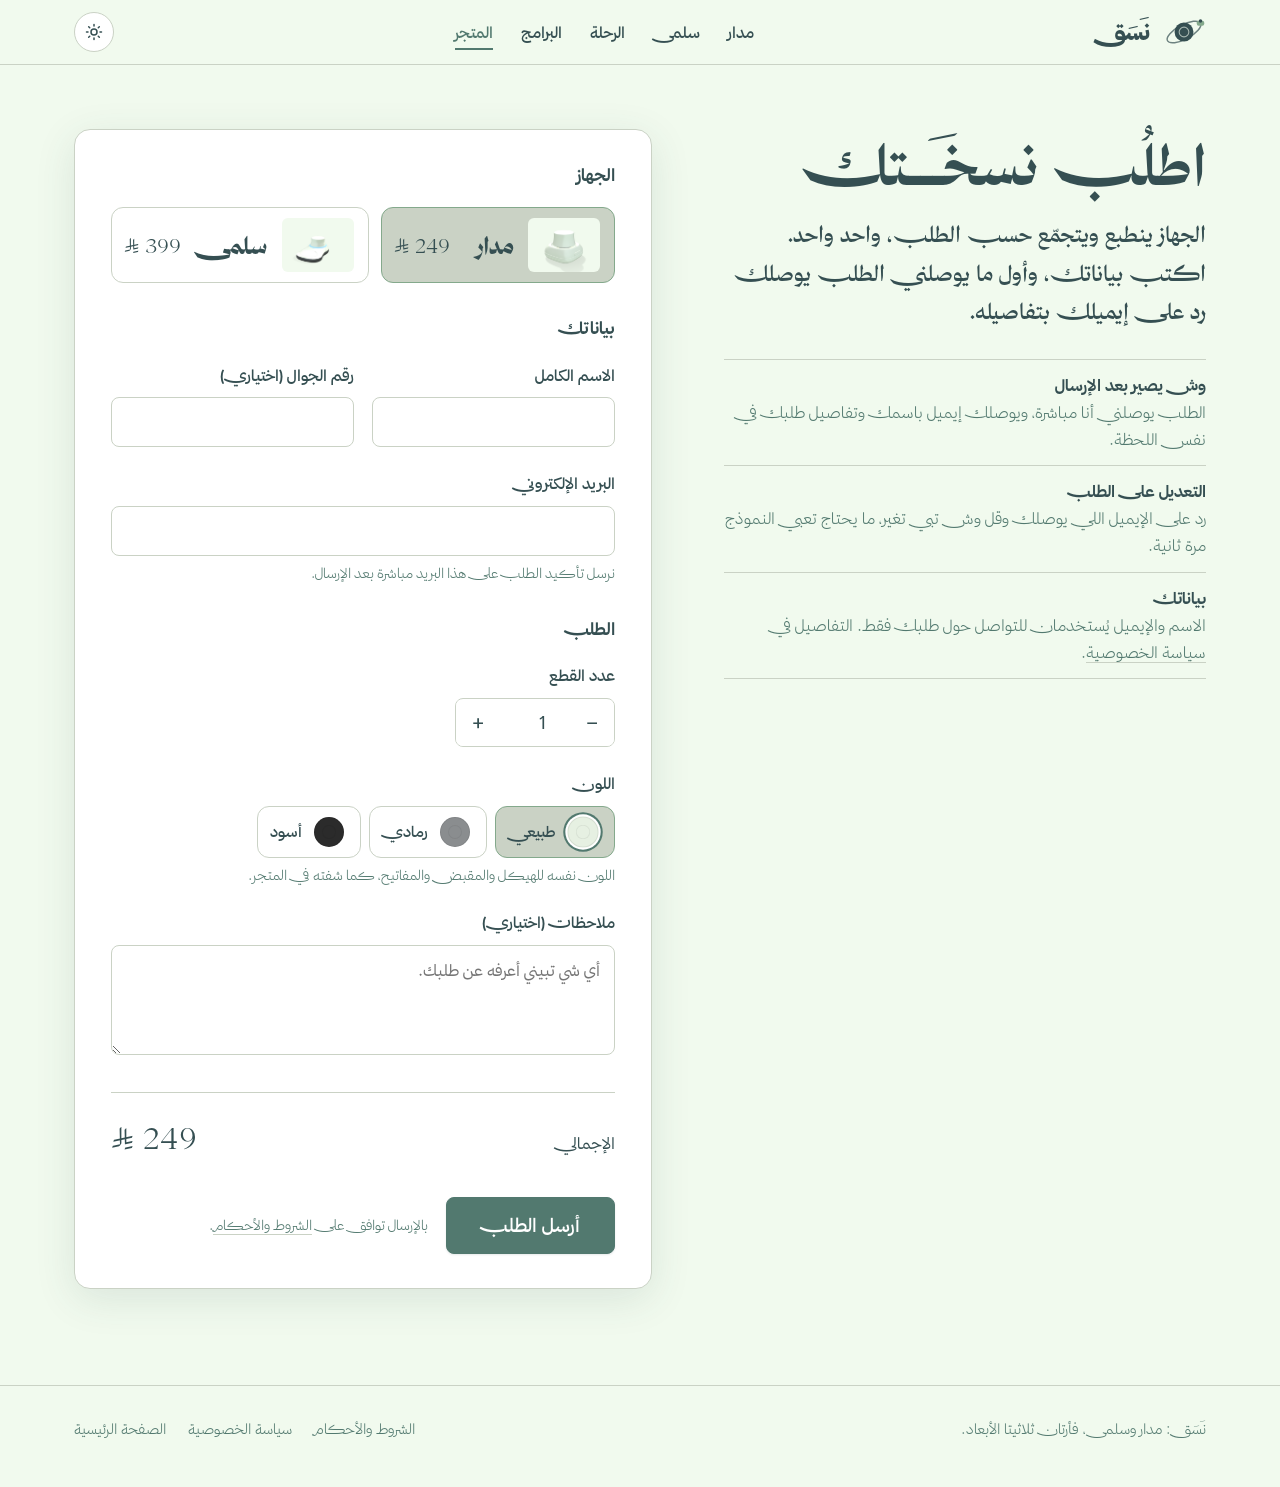
==== order.html @ 04e24a40 "Add files via upload" ====
<!doctype html>
<html lang="ar" dir="rtl">
<head>
<meta charset="utf-8">
<meta name="viewport" content="width=device-width, initial-scale=1">
<title>اطلب الجهاز، فأرة ثلاثية الأبعاد</title>
<meta name="description" content="اطلب نسختك من الفأرة ثلاثية الأبعاد السعودية. اكتب اسمك وإيميلك وعدد القطع واللون، ويوصلك رد مباشر على إيميلك.">
<link rel="icon" href="favicon.svg" type="image/svg+xml">
<link rel="stylesheet" href="css/site.css">
<script src="js/theme.js"></script>
<script src="js/logo.js" defer></script>
<style>
.order{padding:64px 0 96px}
.order-grid{display:grid;grid-template-columns:minmax(0,1fr) minmax(0,1.2fr);gap:40px 72px;align-items:start}
.order h1{font-size:clamp(36px,5vw,56px);font-weight:700;margin-bottom:16px}
.order .lead{margin-bottom:28px}
.aside-list{margin:0;padding:0;list-style:none;font-family:var(--sans);font-size:16px;line-height:1.7}
.aside-list li{padding:12px 0;border-top:1px solid var(--line)}
.aside-list li:last-child{border-bottom:1px solid var(--line)}
.aside-list b{display:block;font-weight:700}
.aside-list span{font-weight:300;color:var(--fg-2)}
.form{background:var(--card);border:1px solid var(--line);border-radius:16px;padding:34px 36px;box-shadow:0 10px 40px var(--shadow)}
.form h2{font-family:var(--sans);font-weight:700;font-size:17px;margin:0 0 22px;color:var(--fg)}
.form h2.mt{margin-top:34px}
.row2{display:grid;grid-template-columns:1fr 1fr;gap:0 18px}
.qty{display:flex;align-items:center;gap:0;width:fit-content;border:1px solid var(--line);border-radius:var(--r);overflow:hidden;background:var(--card)}
.qty button{width:44px;height:46px;border:0;background:var(--bg-2);cursor:pointer;font-family:var(--sans);font-size:22px;line-height:1;color:var(--fg);transition:background .2s,transform .15s}
.qty button:hover{background:var(--surface)}
.qty button:active{transform:scale(.9)}
.qty input{width:70px;border:0;text-align:center;font-size:18px;padding:10px 0;border-radius:0}
.qty input:focus{outline:none}
.submit{display:flex;align-items:center;gap:18px;flex-wrap:wrap;margin-top:30px}
.submit .note{font-family:var(--sans);font-weight:300;font-size:14px;color:var(--fg-2);line-height:1.6;max-width:36ch}
.form .status{display:none;margin-top:18px;padding:14px 16px;border-radius:var(--r);font-family:var(--sans);font-size:15.5px;line-height:1.6}
.form .status.err{display:block;background:#F6E4E0;color:#8C3B2E;border:1px solid #E3B9B0}
.done{display:none;background:var(--card);border:1px solid var(--line);border-radius:16px;padding:40px 36px;animation:pop .6s var(--ease)}
@keyframes pop{from{opacity:0;transform:translateY(16px)}to{opacity:1;transform:none}}
.done h2{font-size:34px;font-weight:700;margin-bottom:12px}
.done p{font-size:19px}
.done .again{margin-top:22px}
body.sent .form{display:none}
body.sent .done{display:block}
.btn[disabled]{opacity:.6;cursor:wait}
.models{display:grid;grid-template-columns:1fr 1fr;gap:12px}
.models label{position:relative;display:grid;grid-template-columns:72px 1fr auto;align-items:center;gap:14px;padding:10px 14px 10px 12px;border:1px solid var(--line);border-radius:12px;background:var(--card);cursor:pointer;
  transition:transform .3s var(--ease),border-color .25s,box-shadow .3s var(--ease),background .25s}
.models label:hover{transform:translateY(-2px);border-color:var(--accent);box-shadow:0 8px 20px var(--shadow)}
.models label:active{transform:translateY(0) scale(.98)}
.models label:has(input:checked){border-color:var(--mid);background:var(--accent-soft)}
.models label:has(input:focus-visible){box-shadow:0 0 0 4px var(--ring)}
.models input{position:absolute;opacity:0;width:0;height:0;margin:0}
.models img{width:72px;height:54px;object-fit:cover;border-radius:6px;background:var(--bg)}
.models .dark{display:none}
:root[data-theme="dark"] .models .light{display:none}
:root[data-theme="dark"] .models .dark{display:block}
.models .mn{font-family:var(--display);font-weight:900;font-size:24px}
.models .mp{font-family:var(--display);font-weight:300;font-size:20px;font-feature-settings:"salt" 1,"lnum" 1;white-space:nowrap}
.total{display:flex;justify-content:space-between;align-items:baseline;margin-top:26px;padding-top:18px;border-top:1px solid var(--line);font-family:var(--sans);font-size:16px}
.total b{font-family:var(--display);font-weight:300;font-size:30px;font-feature-settings:"salt" 1,"lnum" 1}
@media (max-width:520px){.models{grid-template-columns:1fr}}
@media (max-width:860px){.order-grid{grid-template-columns:1fr}.form{padding:26px 22px}.row2{grid-template-columns:1fr}}
</style>
</head>
<body>

<header class="top">
  <div class="wrap">
    <a class="brand" href="index.html" aria-label="نَسَق، الصفحة الرئيسية">
      <svg class="orbit-mark" viewBox="0 0 40 40" aria-hidden="true">
        <ellipse class="ring" cx="20" cy="20" rx="17" ry="6.5" transform="rotate(-28 20 20)" fill="none" stroke="currentColor" stroke-width="1.3" opacity=".7"/>
        <circle cx="20" cy="20" r="8.6" fill="currentColor"/>
        <circle cx="20" cy="20" r="4.4" fill="none" stroke="var(--bg)" stroke-width="1" opacity=".6"/>
        <g class="sat"><rect x="-3.4" y="-2.3" width="6.8" height="4.6" rx="1.8" fill="var(--mid)"/><circle cx="0" cy="-2.1" r="1.6" fill="currentColor"/></g>
      </svg>
      <span class="name">نَسَق</span>
    </a>
    <nav class="nav" aria-label="أقسام الموقع">
      <a href="index.html#madar">مدار</a>
      <a href="index.html#salma">سلمى</a>
      <a href="index.html#journey">الرحلة</a>
      <a href="index.html#software">البرامج</a>
      <a class="cta" href="shop.html">المتجر</a>
    </nav>
    <div class="tools">
      <button class="icon-btn" id="themeBtn" type="button" aria-label="تبديل الوضع الليلي">
        <svg class="sun" viewBox="0 0 24 24" fill="none" stroke="currentColor" stroke-width="2" stroke-linecap="round"><circle cx="12" cy="12" r="4"/><path d="M12 2v2M12 20v2M4.9 4.9l1.4 1.4M17.7 17.7l1.4 1.4M2 12h2M20 12h2M4.9 19.1l1.4-1.4M17.7 6.3l1.4-1.4"/></svg>
        <svg class="moon" viewBox="0 0 24 24" fill="none" stroke="currentColor" stroke-width="2" stroke-linecap="round" stroke-linejoin="round"><path d="M21 12.8A9 9 0 1 1 11.2 3a7 7 0 0 0 9.8 9.8z"/></svg>
      </button>
      <button class="icon-btn menu-btn" id="menuBtn" type="button" aria-label="القائمة" aria-expanded="false">
        <svg viewBox="0 0 24 24" fill="none" stroke="currentColor" stroke-width="2" stroke-linecap="round"><path d="M4 7h16M4 12h16M4 17h16"/></svg>
      </button>
    </div>
  </div>
</header>

<main class="order">
  <div class="wrap order-grid">
    <div>
      <h1 class="fatha-3">اطلُب نسخَـــتك</h1>
      <p class="lead">الجهاز ينطبع ويتجمّع حسب الطلب، واحد واحد. اكتب بياناتك، وأول ما يوصلني الطلب يوصلك رد على إيميلك بتفاصيله.</p>
      <ul class="aside-list">
        <li><b>وش يصير بعد الإرسال</b><span>الطلب يوصلني أنا مباشرة، ويوصلك إيميل باسمك وتفاصيل طلبك في نفس اللحظة.</span></li>
        <li><b>التعديل على الطلب</b><span>رد على الإيميل اللي يوصلك وقل وش تبي تغير، ما يحتاج تعبي النموذج مرة ثانية.</span></li>
        <li><b>بياناتك</b><span>الاسم والإيميل يُستخدمان للتواصل حول طلبك فقط. التفاصيل في <a href="privacy.html">سياسة الخصوصية</a>.</span></li>
      </ul>
    </div>

    <div>
      <form class="form" id="orderForm" novalidate>
        <h2>الجهاز</h2>
        <div class="field" id="modelField">
          <div class="models">
            <label><input type="radio" name="model" value="madar" checked><span><img class="light" src="img/product-madar-light.png" alt=""><img class="dark" src="img/product-madar-dark.png" alt=""></span><span class="mn">مدار</span><span class="mp">249 ر.س</span></label>
            <label><input type="radio" name="model" value="salma"><span><img class="light" src="img/product-salma-light.png" alt=""><img class="dark" src="img/product-salma-dark.png" alt=""></span><span class="mn">سلمى</span><span class="mp">399 ر.س</span></label>
          </div>
        </div>

        <h2 class="mt">بياناتك</h2>
        <div class="row2">
          <label class="field"><span>الاسم الكامل</span><input type="text" name="name" autocomplete="name" required maxlength="80"><em class="err">اكتب اسمك عشان نعرف نخاطبك.</em></label>
          <label class="field"><span>رقم الجوال (اختياري)</span><input type="tel" name="phone" autocomplete="tel" inputmode="tel" maxlength="20" dir="ltr"></label>
        </div>
        <label class="field"><span>البريد الإلكتروني</span><input type="email" name="email" autocomplete="email" inputmode="email" required maxlength="120" dir="ltr"><em class="help">نرسل تأكيد الطلب على هذا البريد مباشرة بعد الإرسال.</em><em class="err">البريد غير مكتمل. تأكد إنه بصيغة name@example.com.</em></label>

        <h2 class="mt">الطلب</h2>
        <div class="field">
          <span>عدد القطع</span>
          <div class="qty">
            <button type="button" data-step="-1" aria-label="أنقص واحد">&minus;</button>
            <input type="number" name="qty" value="1" min="1" max="20" inputmode="numeric" aria-label="عدد القطع">
            <button type="button" data-step="1" aria-label="زد واحد">+</button>
          </div>
          <em class="err">العدد لازم يكون بين 1 و20. للكميات الأكبر راسلني مباشرة.</em>
        </div>
        <div class="field" id="colorField">
          <span>اللون</span>
          <div class="colorpick" id="colorPick"></div>
          <em class="help">اللون نفسه للهيكل والمقبض والمفاتيح، كما شفته في المتجر.</em>
        </div>
        <label class="field"><span>ملاحظات (اختياري)</span><textarea name="notes" maxlength="600" placeholder="أي شي تبيني أعرفه عن طلبك."></textarea></label>

        <div class="total"><span>الإجمالي</span><b id="total">249 ر.س</b></div>
        <div class="submit">
          <button class="btn big" type="submit" id="submitBtn">أرسل الطلب</button>
          <span class="note">بالإرسال توافق على <a href="terms.html">الشروط والأحكام</a>.</span>
        </div>
        <div class="status" id="formStatus" role="alert"></div>
      </form>

      <div class="done" id="done">
        <h2 id="doneTitle">وصلني طلبك</h2>
        <p id="doneText"></p>
        <p class="muted" id="doneNote" style="font-size:16px">إذا ما وصلك الإيميل خلال دقائق، شيّك على مجلد الرسائل غير المرغوبة.</p>
        <a class="btn ghost again" href="index.html">ارجع للصفحة الرئيسية</a>
      </div>
    </div>
  </div>
</main>

<footer>
  <div class="wrap">
    <span>نَسَق: مدار وسلمى، فأرتان ثلاثيتا الأبعاد.</span>
    <nav>
      <a href="terms.html">الشروط والأحكام</a>
      <a href="privacy.html">سياسة الخصوصية</a>
      <a href="index.html">الصفحة الرئيسية</a>
    </nav>
  </div>
</footer>

<script src="js/config.js"></script>
<script src="js/products.js"></script>
<script src="js/order.js"></script>
</body>
</html>
---- css/site.css ----
/* ============================================================
   فأرة ثلاثية الأبعاد: ورقة الأنماط المشتركة
   الألوان من Coolors:
   coolors.co/palette/f1faee-a8dadc-457b9d-1d3557-e63946  (الأبيض المخضرّ للخلفية)
   coolors.co/palette/cad2c5-84a98c-52796f-354f52-2f3e46  (الأخضر المرمري للنص والتمييز)
   ============================================================ */

/* ---------- خطوط ثمانية (الملفات كما هي، بدون تعديل) ---------- */
@font-face{font-family:'Thmanyah Serif Display';font-weight:300;font-display:swap;src:url(../fonts/thmanyahserifdisplay-Light.woff2) format('woff2')}
@font-face{font-family:'Thmanyah Serif Display';font-weight:400;font-display:swap;src:url(../fonts/thmanyahserifdisplay-Regular.woff2) format('woff2')}
@font-face{font-family:'Thmanyah Serif Display';font-weight:500;font-display:swap;src:url(../fonts/thmanyahserifdisplay-Medium.woff2) format('woff2')}
@font-face{font-family:'Thmanyah Serif Display';font-weight:700;font-display:swap;src:url(../fonts/thmanyahserifdisplay-Bold.woff2) format('woff2')}
@font-face{font-family:'Thmanyah Serif Display';font-weight:900;font-display:swap;src:url(../fonts/thmanyahserifdisplay-Black.woff2) format('woff2')}
@font-face{font-family:'Thmanyah Serif Text';font-weight:300;font-display:swap;src:url(../fonts/thmanyahseriftext-Light.woff2) format('woff2')}
@font-face{font-family:'Thmanyah Serif Text';font-weight:400;font-display:swap;src:url(../fonts/thmanyahseriftext-Regular.woff2) format('woff2')}
@font-face{font-family:'Thmanyah Serif Text';font-weight:500;font-display:swap;src:url(../fonts/thmanyahseriftext-Medium.woff2) format('woff2')}
@font-face{font-family:'Thmanyah Serif Text';font-weight:700;font-display:swap;src:url(../fonts/thmanyahseriftext-Bold.woff2) format('woff2')}
@font-face{font-family:'Thmanyah Serif Text';font-weight:900;font-display:swap;src:url(../fonts/thmanyahseriftext-Black.woff2) format('woff2')}
@font-face{font-family:'Thmanyah Sans';font-weight:300;font-display:swap;src:url(../fonts/thmanyahsans-Light.woff2) format('woff2')}
@font-face{font-family:'Thmanyah Sans';font-weight:400;font-display:swap;src:url(../fonts/thmanyahsans-Regular.woff2) format('woff2')}
@font-face{font-family:'Thmanyah Sans';font-weight:500;font-display:swap;src:url(../fonts/thmanyahsans-Medium.woff2) format('woff2')}
@font-face{font-family:'Thmanyah Sans';font-weight:700;font-display:swap;src:url(../fonts/thmanyahsans-Bold.woff2) format('woff2')}
@font-face{font-family:'Thmanyah Sans';font-weight:900;font-display:swap;src:url(../fonts/thmanyahsans-Black.woff2) format('woff2')}

:root{
  --bg:#F1FAEE;        /* أبيض مخضرّ فاتح: خلفية الصفحة */
  --bg-2:#FFFFFF;      /* أبيض: الأقسام المتبادلة والبطاقات */
  --surface:#E6F0E2;   /* أخضر فاتح جداً: الأسطح */
  --line:#CAD2C5;      /* أخضر رمادي فاتح: الحدود */
  --taupe:#CAD2C5;
  --fg:#354F52;        /* أخضر مرمري غامق: النصوص */
  --fg-2:#52796F;      /* أخضر مرمري: النص الثانوي */
  --accent:#52796F;    /* الأزرار والروابط */
  --accent-ink:#354F52;/* الأزرار عند التمرير */
  --accent-soft:#CAD2C5;
  --mid:#84A98C;       /* أخضر متوسط: لمسات */
  --display:'Thmanyah Serif Display';
  --text:'Thmanyah Serif Text';
  --sans:'Thmanyah Sans';
  --card:#FFFFFF;      /* البطاقات والحقول */
  --max:1180px;
  --r:8px;
  --ease:cubic-bezier(.2,.7,.2,1);
  --shadow:rgba(53,79,82,.12);
  --ring:rgba(82,121,111,.22);
}
/* الوضع الليلي: نفس عائلة الأخضر المرمري من اللوحة نفسها */
:root[data-theme="dark"]{
  --bg:#2F3E46; --bg-2:#354F52; --surface:#3C5458; --line:#52796F; --taupe:#52796F;
  --fg:#E6F0E2; --fg-2:#A9C2B5; --accent:#84A98C; --accent-ink:#CAD2C5; --accent-soft:#3C5458; --mid:#84A98C; --card:#354F52;
  --shadow:rgba(0,0,0,.35); --ring:rgba(132,169,140,.3);
}

*{box-sizing:border-box}
html{scroll-behavior:smooth}
body{
  margin:0;background:var(--bg);color:var(--fg);transition:background .35s,color .35s;
  font-family:var(--text);font-size:19px;line-height:1.85;
  -webkit-font-smoothing:antialiased;
  /* الأحرف المرسلة مفعّلة على مستوى الموقع كله */
  font-feature-settings:"salt" 1;
}
/* الفتحة الممتدة: تُستخدم في عناوين مختارة مع الكشيدة */
.fatha-1{font-feature-settings:"salt" 1,"ss03" 1}
.fatha-3{font-feature-settings:"salt" 1,"ss05" 1}
.fatha-5{font-feature-settings:"salt" 1,"ss07" 1}

a{color:var(--accent);text-decoration:none;border-bottom:1px solid var(--line);transition:color .25s,border-color .25s}
a:hover{color:var(--accent-ink);border-color:var(--accent-ink)}
:focus{outline:none}
:focus-visible{outline:2px solid var(--accent);outline-offset:3px;border-radius:4px}
img{max-width:100%;display:block}
button{font:inherit;color:inherit}
.wrap{max-width:var(--max);margin:0 auto;padding:0 24px}
h1,h2,h3,h4{font-family:var(--display);line-height:1.25;margin:0;color:var(--fg)}
h2{font-size:clamp(32px,4vw,44px);font-weight:700}
h3{font-size:26px;font-weight:500}
p{margin:0 0 18px;max-width:66ch}
.lead{font-weight:500;font-size:22px;line-height:1.75;max-width:58ch}
.sans{font-family:var(--sans)}
.muted{color:var(--fg-2)}
.num{font-variant-numeric:tabular-nums;font-feature-settings:"salt" 1,"lnum" 1}
.ltr{direction:ltr;unicode-bidi:isolate;display:inline-block}

/* ---------- الأزرار: ترتفع عند التمرير وتنضغط عند الضغط ---------- */
.btn{
  display:inline-block;font-family:var(--sans);font-weight:500;font-size:17px;line-height:1;
  padding:15px 26px;border-radius:var(--r);border:1px solid var(--accent);
  background:var(--accent);color:#fff;cursor:pointer;text-decoration:none;
  box-shadow:0 1px 2px var(--shadow);
  transition:transform .3s var(--ease),box-shadow .3s var(--ease),background .25s,border-color .25s,color .25s;
}
.btn:hover{background:var(--accent-ink);border-color:var(--accent-ink);color:#fff;transform:translateY(-2px);box-shadow:0 10px 24px var(--shadow)}
.btn:active{transform:translateY(0) scale(.98);box-shadow:0 1px 2px var(--shadow);transition-duration:.08s}
:root[data-theme="dark"] .btn{color:#1F2D30}
:root[data-theme="dark"] .btn:hover{color:#1F2D30}
.btn.ghost{background:transparent;color:var(--accent);box-shadow:none}
.btn.ghost:hover{background:var(--accent-soft);color:var(--accent-ink)}
.btn.big{font-size:19px;padding:18px 34px}

/* ---------- الترويسة ---------- */
.top{
  position:sticky;top:0;z-index:20;background:var(--bg);
  border-bottom:1px solid var(--line);
}
.top .wrap{display:flex;align-items:center;justify-content:space-between;gap:20px;height:64px}
.brand{display:flex;align-items:center;gap:12px;border:0;color:var(--fg);border-radius:8px}
.brand:hover{color:var(--fg)}
/* الشعار: كوكب (المقبض) وفأرة صغيرة تدور حوله في مدار. الحركة في js/logo.js */
.brand .orbit-mark{width:44px;height:44px;flex:none;overflow:visible;transition:transform .4s var(--ease);will-change:transform;backface-visibility:hidden}
.brand .orbit-mark .sat{offset-path:path('M35.01 12.02 A17 6.5 -28 0 1 4.99 27.98 A17 6.5 -28 0 1 35.01 12.02 Z');offset-rotate:0deg;offset-distance:0%}
.brand .name{font-family:var(--sans);font-weight:900;font-size:22px;line-height:1;letter-spacing:-.01em}
.nav{display:flex;gap:28px;font-family:var(--sans);font-weight:500;font-size:15.5px}
.nav a{position:relative;border:0;color:var(--fg);padding:4px 0}
.nav a::after{content:"";position:absolute;inset-inline:0;bottom:0;height:2px;background:var(--accent);transform:scaleX(0);transform-origin:center;transition:transform .3s var(--ease)}
.nav a:hover{color:var(--accent)}
.nav a:hover::after,.nav a.cta::after{transform:scaleX(1)}
.nav a.cta{color:var(--accent)}
.tools{display:flex;align-items:center;gap:10px}
.icon-btn{width:40px;height:40px;border-radius:50%;border:1px solid var(--line);background:var(--card);color:var(--fg);cursor:pointer;display:inline-flex;align-items:center;justify-content:center;padding:0;
  transition:transform .3s var(--ease),border-color .25s,background .25s,box-shadow .3s}
.icon-btn svg{width:18px;height:18px;transition:transform .5s var(--ease)}
.icon-btn:hover{border-color:var(--accent);transform:translateY(-1px);box-shadow:0 6px 16px var(--shadow)}
.icon-btn:hover svg{transform:rotate(25deg)}
.icon-btn:active{transform:scale(.94)}
.icon-btn .moon{display:none}
:root[data-theme="dark"] .icon-btn .sun{display:none}
:root[data-theme="dark"] .icon-btn .moon{display:block}
.menu-btn{display:none}
@media (max-width:860px){
  .menu-btn{display:inline-flex}
  .nav{display:none;position:absolute;inset-inline:0;top:64px;flex-direction:column;gap:0;background:var(--bg);border-bottom:1px solid var(--line);padding:8px 24px 14px}
  .nav.open{display:flex}
  .nav a{padding:12px 0;border-bottom:1px solid var(--line);font-size:17px}
  .nav a:last-child{border-bottom:0}
  .nav a.cta{border-bottom:1px solid var(--line)}
  .nav a::after{display:none}
}

/* ---------- الأقسام ---------- */
section{padding:84px 0}
section.alt{background:var(--bg-2);border-top:1px solid var(--line);border-bottom:1px solid var(--line)}
.sec-head{display:grid;grid-template-columns:minmax(0,1fr) minmax(0,1.5fr);gap:16px 56px;align-items:start;margin-bottom:40px}
.sec-head p{margin:0;color:var(--fg-2);font-size:19px}
@media (max-width:820px){.sec-head{grid-template-columns:1fr}}

/* ---------- التذييل ---------- */
footer{border-top:1px solid var(--line);padding:30px 0 44px;font-family:var(--sans);font-weight:300;font-size:14.5px;color:var(--fg-2)}
footer .wrap{display:flex;flex-wrap:wrap;gap:14px 32px;justify-content:space-between;align-items:center}
footer nav{display:flex;gap:22px;flex-wrap:wrap}
footer a{border-color:transparent}
footer a:hover{border-color:var(--accent)}

/* ---------- النماذج ---------- */
.field{display:block;margin-bottom:22px}
.field > span{display:block;font-family:var(--sans);font-weight:500;font-size:15.5px;margin-bottom:8px}
.field em{font-style:normal}
.field .help{display:block;font-family:var(--sans);font-weight:300;font-size:14px;color:var(--fg-2);margin-top:6px;line-height:1.6}
.field .err{display:none;font-family:var(--sans);font-weight:500;font-size:14px;color:#8C3B2E;margin-top:6px}
.field.bad .err{display:block}
.field.bad input,.field.bad select{border-color:#8C3B2E}
input[type=text],input[type=email],input[type=tel],input[type=number],select,textarea{
  width:100%;font-family:var(--sans);font-weight:400;font-size:16px;color:var(--fg);
  background:var(--card);border:1px solid var(--line);border-radius:var(--r);padding:12px 14px;line-height:1.5;
  transition:border-color .25s,box-shadow .25s;
}
input:focus,select:focus,textarea:focus{outline:none;border-color:var(--accent);box-shadow:0 0 0 4px var(--ring)}
input:focus-visible,select:focus-visible,textarea:focus-visible{outline:none}
textarea{min-height:110px;resize:vertical}

/* اختيار اللون: اللون نفسه للهيكل والمقبض والمفاتيح.
   المختار تحيط بعينته حلقة ناعمة بدون مربعات. */
.colorpick{display:flex;flex-wrap:wrap;gap:8px}
.colorpick label{position:relative;display:flex;align-items:center;gap:12px;padding:10px 16px 10px 12px;border:1px solid var(--line);border-radius:12px;
  background:var(--card);cursor:pointer;font-family:var(--sans);font-size:15px;font-weight:500;color:var(--fg);
  transition:transform .3s var(--ease),border-color .25s,box-shadow .3s var(--ease),background .25s}
.colorpick label:hover{transform:translateY(-2px);border-color:var(--accent);box-shadow:0 8px 20px var(--shadow)}
.colorpick label:active{transform:translateY(0) scale(.98)}
.colorpick input{position:absolute;opacity:0;width:0;height:0;margin:0}
.colorpick .sw{position:relative;width:30px;height:30px;border-radius:50%;flex:none;background:var(--c1);
  box-shadow:inset 0 0 0 1px rgba(0,0,0,.08),0 0 0 0 var(--accent);transition:box-shadow .3s var(--ease),transform .3s var(--ease)}
.colorpick .sw::after{content:"";position:absolute;inset:8px;border-radius:50%;background:var(--c2);box-shadow:inset 0 0 0 1px rgba(0,0,0,.06)}
.colorpick label:has(input:checked){border-color:var(--mid);background:var(--accent-soft)}
.colorpick label:has(input:checked) .sw{box-shadow:inset 0 0 0 1px rgba(0,0,0,.08),0 0 0 2px var(--card),0 0 0 4px var(--accent);transform:scale(1.04)}
.colorpick label:has(input:focus-visible){box-shadow:0 0 0 4px var(--ring)}

/* ---------- البطاقات ---------- */
.card-hover{transition:transform .4s var(--ease),box-shadow .4s var(--ease),border-color .3s}
.card-hover:hover{transform:translateY(-4px);box-shadow:0 18px 40px var(--shadow);border-color:var(--accent)}

/* ---------- حركة الظهور ---------- */
.reveal{opacity:0;transform:translateY(28px);transition:opacity .8s cubic-bezier(.2,.7,.2,1),transform .8s cubic-bezier(.2,.7,.2,1)}
.reveal.in{opacity:1;transform:none}
.reveal.d1{transition-delay:.12s}.reveal.d2{transition-delay:.24s}.reveal.d3{transition-delay:.36s}
@media (prefers-reduced-motion:reduce){*{transition:none!important;animation:none!important}.reveal{opacity:1;transform:none}}
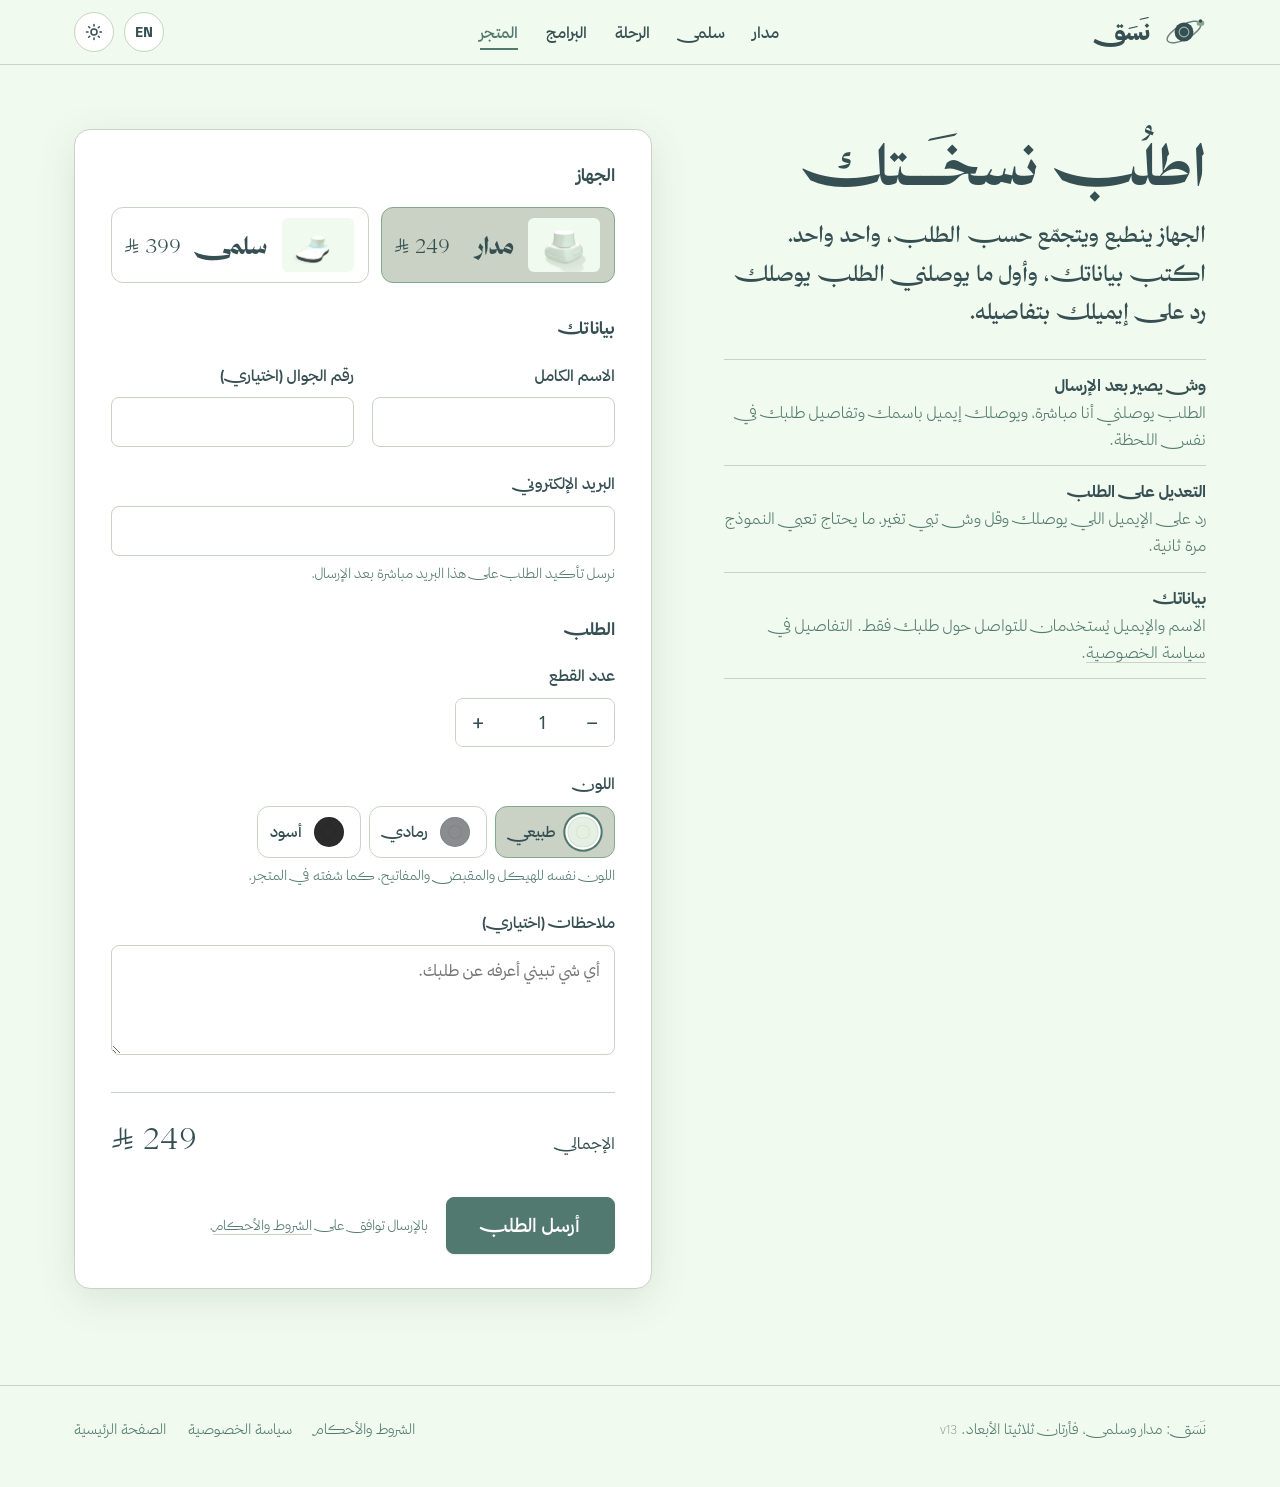
==== commit 50e7c42a: "Add files via upload" ====
--- a/order.html
+++ b/order.html
@@ -8,6 +8,7 @@
 <link rel="icon" href="favicon.svg" type="image/svg+xml">
 <link rel="stylesheet" href="css/site.css">
 <script src="js/theme.js"></script>
+<script src="js/i18n.js"></script>
 <script src="js/logo.js" defer></script>
 <style>
 .order{padding:64px 0 96px}
@@ -33,11 +34,31 @@
 .submit .note{font-family:var(--sans);font-weight:300;font-size:14px;color:var(--fg-2);line-height:1.6;max-width:36ch}
 .form .status{display:none;margin-top:18px;padding:14px 16px;border-radius:var(--r);font-family:var(--sans);font-size:15.5px;line-height:1.6}
 .form .status.err{display:block;background:#F6E4E0;color:#8C3B2E;border:1px solid #E3B9B0}
-.done{display:none;background:var(--card);border:1px solid var(--line);border-radius:16px;padding:40px 36px;animation:pop .6s var(--ease)}
+.done{display:none;background:var(--card);border:1px solid var(--line);border-radius:16px;overflow:hidden;animation:pop .6s var(--ease);box-shadow:0 10px 40px var(--shadow)}
 @keyframes pop{from{opacity:0;transform:translateY(16px)}to{opacity:1;transform:none}}
-.done h2{font-size:34px;font-weight:700;margin-bottom:12px}
-.done p{font-size:19px}
-.done .again{margin-top:22px}
+.rv-head{background:var(--surface);padding:30px 32px 26px}
+:root[data-theme="dark"] .rv-head{background:var(--bg)}
+.rv-k{font-family:var(--sans);font-size:13px;letter-spacing:.04em;color:var(--fg-2);margin-bottom:8px}
+.rv-head h2{font-size:32px;font-weight:900;margin:0 0 8px;line-height:1.2}
+.rv-head p{font-size:17px;margin:0;color:var(--fg-2);line-height:1.8}
+.rv-prod{display:grid;grid-template-columns:150px 1fr;gap:18px;padding:26px 32px 8px;align-items:start}
+.rv-prod img{width:150px;height:112px;object-fit:cover;border-radius:12px;background:var(--bg)}
+.rv-prod .dark{display:none}
+:root[data-theme="dark"] .rv-prod .light{display:none}
+:root[data-theme="dark"] .rv-prod .dark{display:block}
+.rv-prod h3{font-size:28px;font-weight:900;margin:0}
+.rv-tag{font-family:var(--sans);font-size:14px;color:var(--fg-2);margin-top:2px}
+.rv-prod ul{list-style:none;margin:12px 0 0;padding:0;font-family:var(--sans);font-size:15px;line-height:1.9}
+.rv-table{width:100%;border-collapse:collapse;margin:14px 0 0;font-family:var(--sans);font-size:15px}
+.rv-table td{padding:12px 32px;border-top:1px solid var(--line)}
+.rv-table td:last-child{text-align:left;color:var(--fg-2)}
+.rv-total{display:flex;justify-content:space-between;align-items:center;margin:18px 32px 0;background:var(--fg);color:var(--bg);border-radius:12px;padding:16px 22px;font-family:var(--sans);font-size:15px}
+.rv-total b{font-family:var(--display);font-weight:300;font-size:28px;font-feature-settings:"salt" 1,"lnum" 1;color:#fff}
+:root[data-theme="dark"] .rv-total{background:var(--accent);color:#1F2D30}
+:root[data-theme="dark"] .rv-total b{color:#1F2D30}
+.rv-actions{display:flex;gap:12px;flex-wrap:wrap;padding:22px 32px 30px}
+@media print{header,footer,.order-grid>div:first-child,.rv-actions{display:none!important}.done{box-shadow:none;border:0}body{background:#fff}}
+@media (max-width:520px){.rv-prod{grid-template-columns:1fr}.rv-table td{padding:12px 20px}.rv-head,.rv-actions{padding-inline:20px}.rv-total{margin-inline:20px}}
 body.sent .form{display:none}
 body.sent .done{display:block}
 .btn[disabled]{opacity:.6;cursor:wait}
@@ -61,11 +82,11 @@
 @media (max-width:860px){.order-grid{grid-template-columns:1fr}.form{padding:26px 22px}.row2{grid-template-columns:1fr}}
 </style>
 </head>
-<body>
+<body data-title="title.order">
 
 <header class="top">
   <div class="wrap">
-    <a class="brand" href="index.html" aria-label="نَسَق، الصفحة الرئيسية">
+    <a class="brand" href="index.html" aria-label="نَسَق، الصفحة الرئيسية" data-i18n-aria="brand.aria">
       <svg class="orbit-mark" viewBox="0 0 40 40" aria-hidden="true">
         <ellipse class="ring" cx="20" cy="20" rx="17" ry="6.5" transform="rotate(-28 20 20)" fill="none" stroke="currentColor" stroke-width="1.3" opacity=".7"/>
         <circle cx="20" cy="20" r="8.6" fill="currentColor"/>
@@ -75,18 +96,19 @@
       <span class="name">نَسَق</span>
     </a>
     <nav class="nav" aria-label="أقسام الموقع">
-      <a href="index.html#madar">مدار</a>
-      <a href="index.html#salma">سلمى</a>
-      <a href="index.html#journey">الرحلة</a>
-      <a href="index.html#software">البرامج</a>
-      <a class="cta" href="shop.html">المتجر</a>
+      <a href="index.html#madar" data-i18n="nav.madar">مدار</a>
+      <a href="index.html#salma" data-i18n="nav.salma">سلمى</a>
+      <a href="index.html#journey" data-i18n="nav.journey">الرحلة</a>
+      <a href="index.html#software" data-i18n="nav.software">البرامج</a>
+      <a class="cta" href="shop.html" data-i18n="nav.shop">المتجر</a>
     </nav>
     <div class="tools">
-      <button class="icon-btn" id="themeBtn" type="button" aria-label="تبديل الوضع الليلي">
+      <button class="icon-btn lang-btn" id="langBtn" type="button" aria-label="Switch to English">EN</button>
+      <button class="icon-btn" id="themeBtn" type="button" aria-label="تبديل الوضع الليلي" data-i18n-aria="theme.aria">
         <svg class="sun" viewBox="0 0 24 24" fill="none" stroke="currentColor" stroke-width="2" stroke-linecap="round"><circle cx="12" cy="12" r="4"/><path d="M12 2v2M12 20v2M4.9 4.9l1.4 1.4M17.7 17.7l1.4 1.4M2 12h2M20 12h2M4.9 19.1l1.4-1.4M17.7 6.3l1.4-1.4"/></svg>
         <svg class="moon" viewBox="0 0 24 24" fill="none" stroke="currentColor" stroke-width="2" stroke-linecap="round" stroke-linejoin="round"><path d="M21 12.8A9 9 0 1 1 11.2 3a7 7 0 0 0 9.8 9.8z"/></svg>
       </button>
-      <button class="icon-btn menu-btn" id="menuBtn" type="button" aria-label="القائمة" aria-expanded="false">
+      <button class="icon-btn menu-btn" id="menuBtn" type="button" aria-label="القائمة" data-i18n-aria="menu.aria" aria-expanded="false">
         <svg viewBox="0 0 24 24" fill="none" stroke="currentColor" stroke-width="2" stroke-linecap="round"><path d="M4 7h16M4 12h16M4 17h16"/></svg>
       </button>
     </div>
@@ -96,74 +118,69 @@
 <main class="order">
   <div class="wrap order-grid">
     <div>
-      <h1 class="fatha-3">اطلُب نسخَـــتك</h1>
-      <p class="lead">الجهاز ينطبع ويتجمّع حسب الطلب، واحد واحد. اكتب بياناتك، وأول ما يوصلني الطلب يوصلك رد على إيميلك بتفاصيله.</p>
+      <h1 class="fatha-3" data-i18n="order.h1">اطلُب نسخَـــتك</h1>
+      <p class="lead" data-i18n="order.lead">الجهاز ينطبع ويتجمّع حسب الطلب، واحد واحد. اكتب بياناتك، وأول ما يوصلني الطلب يوصلك رد على إيميلك بتفاصيله.</p>
       <ul class="aside-list">
-        <li><b>وش يصير بعد الإرسال</b><span>الطلب يوصلني أنا مباشرة، ويوصلك إيميل باسمك وتفاصيل طلبك في نفس اللحظة.</span></li>
-        <li><b>التعديل على الطلب</b><span>رد على الإيميل اللي يوصلك وقل وش تبي تغير، ما يحتاج تعبي النموذج مرة ثانية.</span></li>
-        <li><b>بياناتك</b><span>الاسم والإيميل يُستخدمان للتواصل حول طلبك فقط. التفاصيل في <a href="privacy.html">سياسة الخصوصية</a>.</span></li>
+        <li><b data-i18n="order.a1b">وش يصير بعد الإرسال</b><span data-i18n="order.a1">الطلب يوصلني أنا مباشرة، ويوصلك إيميل باسمك وتفاصيل طلبك في نفس اللحظة.</span></li>
+        <li><b data-i18n="order.a2b">التعديل على الطلب</b><span data-i18n="order.a2">رد على الإيميل اللي يوصلك وقل وش تبي تغير، ما يحتاج تعبي النموذج مرة ثانية.</span></li>
+        <li><b data-i18n="order.a3b">بياناتك</b><span data-i18n-html="order.a3">الاسم والإيميل يُستخدمان للتواصل حول طلبك فقط. التفاصيل في <a href="privacy.html" data-i18n="footer.privacy">سياسة الخصوصية</a>.</span></li>
       </ul>
     </div>
 
     <div>
       <form class="form" id="orderForm" novalidate>
-        <h2>الجهاز</h2>
+        <h2 data-i18n="order.device">الجهاز</h2>
         <div class="field" id="modelField">
           <div class="models">
-            <label><input type="radio" name="model" value="madar" checked><span><img class="light" src="img/product-madar-light.png" alt=""><img class="dark" src="img/product-madar-dark.png" alt=""></span><span class="mn">مدار</span><span class="mp">249 ر.س</span></label>
-            <label><input type="radio" name="model" value="salma"><span><img class="light" src="img/product-salma-light.png" alt=""><img class="dark" src="img/product-salma-dark.png" alt=""></span><span class="mn">سلمى</span><span class="mp">399 ر.س</span></label>
+            <label><input type="radio" name="model" value="madar" checked><span><img class="light" src="img/product-madar-light.png" alt=""><img class="dark" src="img/product-madar-dark.png" alt=""></span><span class="mn" data-i18n="nav.madar">مدار</span><span class="mp" data-price="madar">249 ر.س</span></label>
+            <label><input type="radio" name="model" value="salma"><span><img class="light" src="img/product-salma-light.png" alt=""><img class="dark" src="img/product-salma-dark.png" alt=""></span><span class="mn" data-i18n="nav.salma">سلمى</span><span class="mp" data-price="salma">399 ر.س</span></label>
           </div>
         </div>
 
-        <h2 class="mt">بياناتك</h2>
+        <h2 class="mt" data-i18n="order.you">بياناتك</h2>
         <div class="row2">
-          <label class="field"><span>الاسم الكامل</span><input type="text" name="name" autocomplete="name" required maxlength="80"><em class="err">اكتب اسمك عشان نعرف نخاطبك.</em></label>
-          <label class="field"><span>رقم الجوال (اختياري)</span><input type="tel" name="phone" autocomplete="tel" inputmode="tel" maxlength="20" dir="ltr"></label>
+          <label class="field"><span data-i18n="order.name">الاسم الكامل</span><input type="text" name="name" autocomplete="name" required maxlength="80"><em class="err" data-i18n="order.name.err">اكتب اسمك عشان نعرف نخاطبك.</em></label>
+          <label class="field"><span data-i18n="order.phone">رقم الجوال (اختياري)</span><input type="tel" name="phone" autocomplete="tel" inputmode="tel" maxlength="20" dir="ltr"></label>
         </div>
-        <label class="field"><span>البريد الإلكتروني</span><input type="email" name="email" autocomplete="email" inputmode="email" required maxlength="120" dir="ltr"><em class="help">نرسل تأكيد الطلب على هذا البريد مباشرة بعد الإرسال.</em><em class="err">البريد غير مكتمل. تأكد إنه بصيغة name@example.com.</em></label>
+        <label class="field"><span data-i18n="order.email">البريد الإلكتروني</span><input type="email" name="email" autocomplete="email" inputmode="email" required maxlength="120" dir="ltr"><em class="help" data-i18n="order.email.help">نرسل تأكيد الطلب على هذا البريد مباشرة بعد الإرسال.</em><em class="err" data-i18n="order.email.err">البريد غير مكتمل. تأكد إنه بصيغة name@example.com.</em></label>
 
-        <h2 class="mt">الطلب</h2>
+        <h2 class="mt" data-i18n="order.sec">الطلب</h2>
         <div class="field">
-          <span>عدد القطع</span>
+          <span data-i18n="order.qty">عدد القطع</span>
           <div class="qty">
-            <button type="button" data-step="-1" aria-label="أنقص واحد">&minus;</button>
-            <input type="number" name="qty" value="1" min="1" max="20" inputmode="numeric" aria-label="عدد القطع">
-            <button type="button" data-step="1" aria-label="زد واحد">+</button>
+            <button type="button" data-step="-1" aria-label="أنقص واحد" data-i18n-aria="order.qty.minus">&minus;</button>
+            <input type="number" name="qty" value="1" min="1" max="20" inputmode="numeric" aria-label="عدد القطع" data-i18n-aria="order.qty">
+            <button type="button" data-step="1" aria-label="زد واحد" data-i18n-aria="order.qty.plus">+</button>
           </div>
-          <em class="err">العدد لازم يكون بين 1 و20. للكميات الأكبر راسلني مباشرة.</em>
+          <em class="err" data-i18n="order.qty.err">العدد لازم يكون بين 1 و20. للكميات الأكبر راسلني مباشرة.</em>
         </div>
         <div class="field" id="colorField">
-          <span>اللون</span>
+          <span data-i18n="order.color">اللون</span>
           <div class="colorpick" id="colorPick"></div>
-          <em class="help">اللون نفسه للهيكل والمقبض والمفاتيح، كما شفته في المتجر.</em>
+          <em class="help" data-i18n="order.color.help">اللون نفسه للهيكل والمقبض والمفاتيح، كما شفته في المتجر.</em>
         </div>
-        <label class="field"><span>ملاحظات (اختياري)</span><textarea name="notes" maxlength="600" placeholder="أي شي تبيني أعرفه عن طلبك."></textarea></label>
+        <label class="field"><span data-i18n="order.notes">ملاحظات (اختياري)</span><textarea name="notes" maxlength="600" placeholder="أي شي تبيني أعرفه عن طلبك." data-i18n-placeholder="order.notes.ph"></textarea></label>
 
-        <div class="total"><span>الإجمالي</span><b id="total">249 ر.س</b></div>
+        <div class="total"><span data-i18n="order.total">الإجمالي</span><b id="total">249 ر.س</b></div>
         <div class="submit">
-          <button class="btn big" type="submit" id="submitBtn">أرسل الطلب</button>
-          <span class="note">بالإرسال توافق على <a href="terms.html">الشروط والأحكام</a>.</span>
+          <button class="btn big" type="submit" id="submitBtn" data-i18n="order.submit">أرسل الطلب</button>
+          <span class="note" data-i18n-html="order.note">بالإرسال توافق على <a href="terms.html">الشروط والأحكام</a>.</span>
         </div>
         <div class="status" id="formStatus" role="alert"></div>
       </form>
 
-      <div class="done" id="done">
-        <h2 id="doneTitle">وصلني طلبك</h2>
-        <p id="doneText"></p>
-        <p class="muted" id="doneNote" style="font-size:16px">إذا ما وصلك الإيميل خلال دقائق، شيّك على مجلد الرسائل غير المرغوبة.</p>
-        <a class="btn ghost again" href="index.html">ارجع للصفحة الرئيسية</a>
-      </div>
+      <div class="done" id="done"></div>
     </div>
   </div>
 </main>
 
 <footer>
   <div class="wrap">
-    <span>نَسَق: مدار وسلمى، فأرتان ثلاثيتا الأبعاد.</span>
+    <span><span data-i18n="footer.tag">نَسَق: مدار وسلمى، فأرتان ثلاثيتا الأبعاد.</span> <small style="opacity:.6">v13</small></span>
     <nav>
-      <a href="terms.html">الشروط والأحكام</a>
-      <a href="privacy.html">سياسة الخصوصية</a>
-      <a href="index.html">الصفحة الرئيسية</a>
+      <a href="terms.html" data-i18n="footer.terms">الشروط والأحكام</a>
+      <a href="privacy.html" data-i18n="footer.privacy">سياسة الخصوصية</a>
+      <a href="index.html" data-i18n="footer.home">الصفحة الرئيسية</a>
     </nav>
   </div>
 </footer>
--- a/css/site.css
+++ b/css/site.css
@@ -123,6 +123,11 @@
 .icon-btn:hover{border-color:var(--accent);transform:translateY(-1px);box-shadow:0 6px 16px var(--shadow)}
 .icon-btn:hover svg{transform:rotate(25deg)}
 .icon-btn:active{transform:scale(.94)}
+.lang-btn{font-family:var(--sans);font-weight:700;font-size:13.5px;letter-spacing:.02em}
+.lang-btn:hover svg{transform:none}
+/* الإنجليزية: نفس الخطوط (ثمانية فيها لاتيني)، وتعطيل الفتحة الممتدة */
+:root[lang="en"] .fatha-1,:root[lang="en"] .fatha-3,:root[lang="en"] .fatha-5{font-feature-settings:normal}
+:root[lang="en"] body{font-feature-settings:normal}
 .icon-btn .moon{display:none}
 :root[data-theme="dark"] .icon-btn .sun{display:none}
 :root[data-theme="dark"] .icon-btn .moon{display:block}
